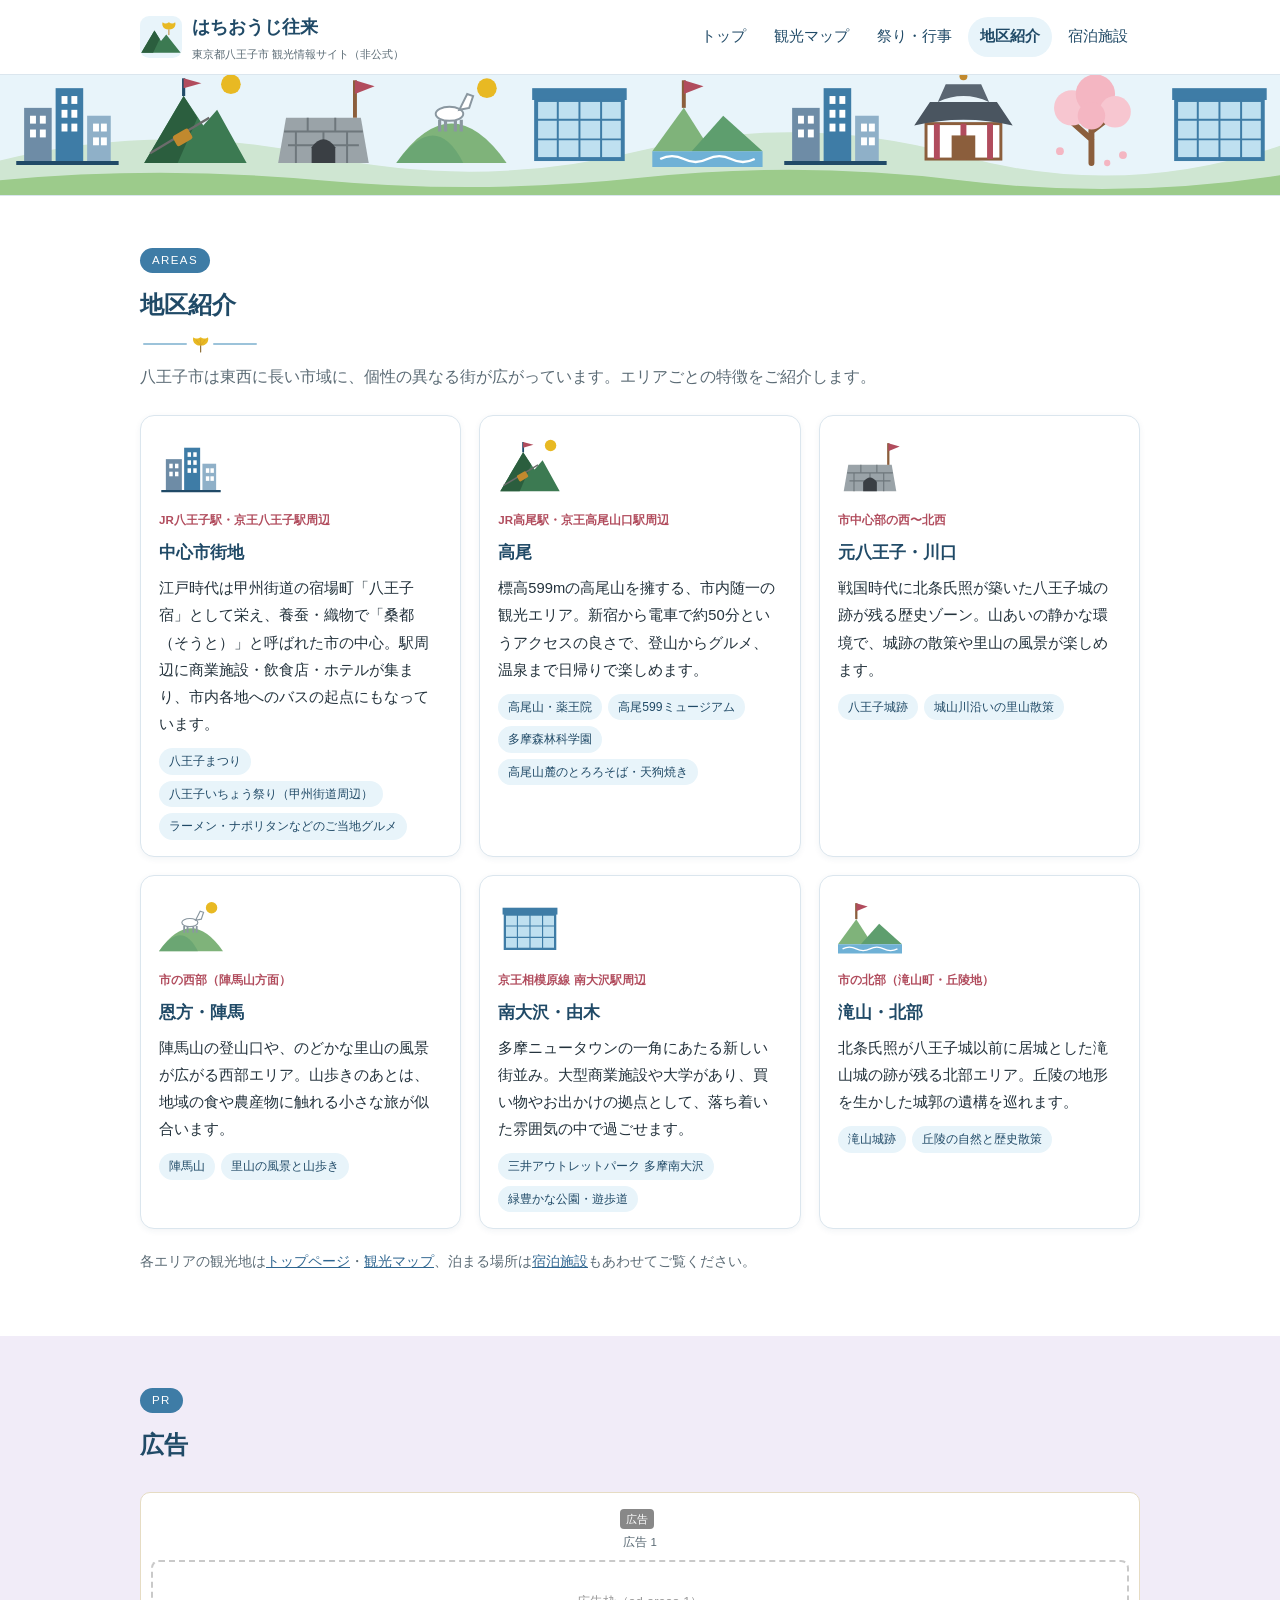
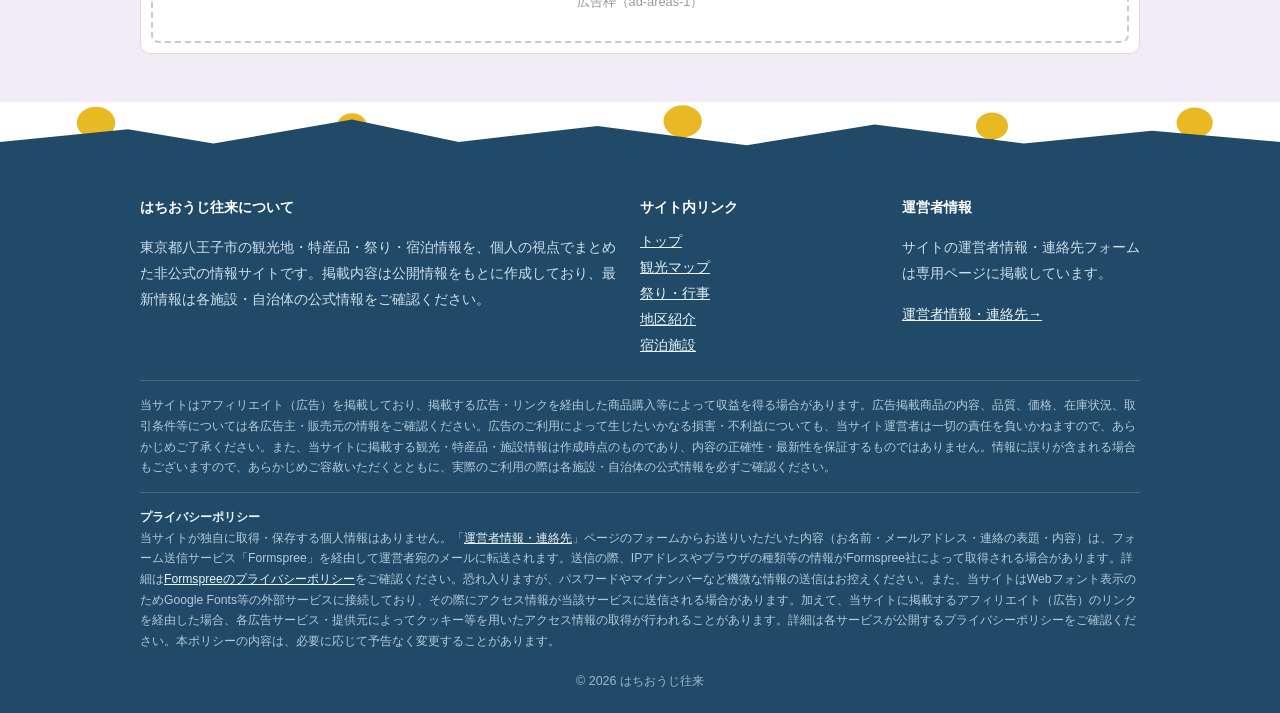
==== areas.html @ fa3e8fbd "Add files via upload" ====
<!DOCTYPE html>
<html lang="ja">
<head>
<meta charset="UTF-8">
<meta name="viewport" content="width=device-width, initial-scale=1.0">
<meta name="robots" content="index, follow">
<link rel="canonical" href="https://leben-k.github.io/hachioji/areas.html">
<title>地区紹介｜はちおうじ往来</title>
<meta name="description" content="東京都八王子市のエリア別ガイド。中心市街地、高尾、元八王子・川口、恩方・陣馬、南大沢・由木、滝山・北部の特徴を紹介。">
<link rel="icon" type="image/svg+xml" href="favicon.svg">
<link rel="stylesheet" href="style.css">
</head>
<body>
<header class="site-header">
<div class="wrap">
<div class="brand">
<svg class="brand-icon" viewBox="0 0 64 64" aria-hidden="true"><rect width="64" height="64" rx="14" fill="#E8F4FA"/><path d="M2 56 L22 22 L32 38 L40 28 L62 56Z" fill="#3C7A52"/><path d="M2 56 L22 22 L30 35 L20 56Z" fill="#2B5E3E"/><g transform="translate(30 4) scale(.5)"><path d="M28 33 C12 34 5 20 9 11 C15 17 22 15 28 11 C34 15 41 17 47 11 C51 20 44 34 28 33Z" fill="#E8B923"/><path d="M28 50 V33" stroke="#C1892E" stroke-width="3"/></g></svg>
<span>はちおうじ往来<span class="brand-sub">東京都八王子市 観光情報サイト（非公式）</span></span>
</div>
<nav class="main-nav">
<a href="index.html">トップ</a><a href="map.html">観光マップ</a><a href="matsuri.html">祭り・行事</a><a href="areas.html" class="active">地区紹介</a><a href="shukuhaku.html">宿泊施設</a>
</nav>
</div>
</header>
<div class="banner"><svg viewBox="0 0 1040 120" preserveAspectRatio="xMidYMax slice" xmlns="http://www.w3.org/2000/svg" aria-hidden="true">
<rect width="1040" height="120" fill="#E8F4FA"/>
<path d="M0 92 Q130 60 260 88 T520 84 T780 88 T1040 80 V120 H0Z" fill="#CFE6D2"/>
<g transform="translate(10 14) scale(1.6)"><rect x="6" y="22" width="14" height="28" fill="#6E8CA6"/><rect x="22" y="12" width="14" height="38" fill="#3E7CA6"/><rect x="38" y="26" width="12" height="24" fill="#8FB0C8"/><rect x="9" y="26" width="3" height="4" fill="#fff"/><rect x="14" y="26" width="3" height="4" fill="#fff"/><rect x="9" y="33" width="3" height="4" fill="#fff"/><rect x="14" y="33" width="3" height="4" fill="#fff"/><rect x="25" y="16" width="3" height="4" fill="#fff"/><rect x="30" y="16" width="3" height="4" fill="#fff"/><rect x="25" y="23" width="3" height="4" fill="#fff"/><rect x="30" y="23" width="3" height="4" fill="#fff"/><rect x="25" y="30" width="3" height="4" fill="#fff"/><rect x="30" y="30" width="3" height="4" fill="#fff"/><rect x="41" y="30" width="3" height="4" fill="#fff"/><rect x="45" y="30" width="3" height="4" fill="#fff"/><rect x="41" y="37" width="3" height="4" fill="#fff"/><rect x="45" y="37" width="3" height="4" fill="#fff"/><path d="M2 50 H54" stroke="#204A67" stroke-width="2"/></g><g transform="translate(114 14) scale(1.6)"><path d="M2 50 L22 16 L32 31 L39 23 L54 50Z" fill="#3C7A52"/><path d="M2 50 L22 16 L29 27 L19 50Z" fill="#2B5E3E"/><path d="M22 16V7" stroke="#204A67" stroke-width="1.6"/><path d="M22 7L31 9.5L22 12Z" fill="#B14C5D"/><path d="M5 45 L35 27" stroke="#6b6b6b" stroke-width="1.2"/><rect x="17" y="34" width="9" height="6" rx="1.2" fill="#C1892E" transform="rotate(-30 21.5 37)"/><circle cx="46" cy="10" r="5" fill="#E8B923"/></g><g transform="translate(218 14) scale(1.6)"><path d="M5 50 L9 27 H47 L51 50Z" fill="#9AA3A8"/><path d="M8 34 H48 M10 41 H46 M20 27 V34 M34 27 V34 M14 34 V41 M28 34 V41 M40 34 V41 M14 41 V50 M40 41 V50" stroke="#6E777C" stroke-width="1"/><path d="M22 50 V42 Q28 34 34 42 V50Z" fill="#3A3F44"/><path d="M44 27 V8" stroke="#8B5E3C" stroke-width="2"/><path d="M44 8 L54 11 L44 15Z" fill="#B14C5D"/></g><g transform="translate(322 14) scale(1.6)"><path d="M0 50 Q28 10 56 50Z" fill="#7FB37A"/><path d="M0 50 Q20 22 34 50Z" fill="#5E9E6E" opacity=".6"/><ellipse cx="27" cy="25" rx="7" ry="3.6" fill="#fff" stroke="#8a97a0"/><path d="M32 23 L36 15 L39 16 L37 22Z" fill="#fff" stroke="#8a97a0"/><path d="M22 28 V34 M25 28.5 V34 M30 28.5 V34 M33 28 V34" stroke="#8a97a0" stroke-width="1.6"/><circle cx="46" cy="12" r="5" fill="#E8B923"/></g><g transform="translate(426 14) scale(1.6)"><rect x="6" y="18" width="44" height="30" fill="#BFE0F0" stroke="#3E7CA6" stroke-width="2"/><path d="M6 28 H50 M6 38 H50 M17 18 V48 M28 18 V48 M39 18 V48" stroke="#3E7CA6"/><rect x="4" y="12" width="48" height="6" fill="#3E7CA6"/></g><g transform="translate(530 14) scale(1.6)"><path d="M0 44 L16 22 L30 44Z" fill="#7FB37A"/><path d="M20 44 L36 26 L56 44Z" fill="#5E9E6E"/><path d="M0 44 H56 V52 H0Z" fill="#6FB1D6"/><path d="M4 48 q6 -3 12 0 q6 3 12 0 q6 -3 12 0 q6 3 12 0" stroke="#fff" stroke-width="1.2" fill="none"/><path d="M16 22V8" stroke="#8B5E3C" stroke-width="2"/><path d="M16 8 L26 11 L16 15Z" fill="#B14C5D"/></g><g transform="translate(634 14) scale(1.6)"><rect x="6" y="22" width="14" height="28" fill="#6E8CA6"/><rect x="22" y="12" width="14" height="38" fill="#3E7CA6"/><rect x="38" y="26" width="12" height="24" fill="#8FB0C8"/><rect x="9" y="26" width="3" height="4" fill="#fff"/><rect x="14" y="26" width="3" height="4" fill="#fff"/><rect x="9" y="33" width="3" height="4" fill="#fff"/><rect x="14" y="33" width="3" height="4" fill="#fff"/><rect x="25" y="16" width="3" height="4" fill="#fff"/><rect x="30" y="16" width="3" height="4" fill="#fff"/><rect x="25" y="23" width="3" height="4" fill="#fff"/><rect x="30" y="23" width="3" height="4" fill="#fff"/><rect x="25" y="30" width="3" height="4" fill="#fff"/><rect x="30" y="30" width="3" height="4" fill="#fff"/><rect x="41" y="30" width="3" height="4" fill="#fff"/><rect x="45" y="30" width="3" height="4" fill="#fff"/><rect x="41" y="37" width="3" height="4" fill="#fff"/><rect x="45" y="37" width="3" height="4" fill="#fff"/><path d="M2 50 H54" stroke="#204A67" stroke-width="2"/></g><g transform="translate(738 14) scale(1.6)"><rect x="9" y="30" width="38" height="18" fill="#fff" stroke="#8B5E3C" stroke-width="1.5"/><rect x="13" y="30" width="3" height="18" fill="#B14C5D"/><rect x="26.5" y="30" width="3" height="18" fill="#B14C5D"/><rect x="40" y="30" width="3" height="18" fill="#B14C5D"/><path d="M3 31 Q28 25 53 31 L45 19 L11 19Z" fill="#4A5560"/><path d="M15 19 Q28 13 41 19 L37 10 L19 10Z" fill="#5A6672"/><rect x="22" y="36" width="12" height="12" fill="#8B5E3C"/><circle cx="28" cy="6" r="2" fill="#C1892E"/></g><g transform="translate(842 14) scale(1.6)"><path d="M28 50 V30 M28 38 L19 30 M28 34 L37 27" stroke="#8B5E3C" stroke-width="3" stroke-linecap="round" fill="none"/><circle cx="18" cy="22" r="9" fill="#F7C6D0"/><circle cx="30" cy="15" r="10" fill="#F4B6C2"/><circle cx="40" cy="24" r="8" fill="#F7C6D0"/><circle cx="28" cy="26" r="7" fill="#F4B6C2"/><circle cx="12" cy="44" r="2" fill="#F4B6C2"/><circle cx="44" cy="46" r="2" fill="#F4B6C2"/><circle cx="36" cy="50" r="1.6" fill="#F4B6C2"/></g><g transform="translate(946 14) scale(1.6)"><rect x="6" y="18" width="44" height="30" fill="#BFE0F0" stroke="#3E7CA6" stroke-width="2"/><path d="M6 28 H50 M6 38 H50 M17 18 V48 M28 18 V48 M39 18 V48" stroke="#3E7CA6"/><rect x="4" y="12" width="48" height="6" fill="#3E7CA6"/></g>
<path d="M0 108 Q130 96 260 108 T520 106 T780 108 T1040 104 V120 H0Z" fill="#9CCB8B"/>
</svg></div>
<section class="section">
<div class="wrap">
<div class="section-head">
<span class="tag">Areas</span>
<h2>地区紹介</h2>
<svg class="orn" viewBox="0 0 120 20" aria-hidden="true"><path d="M4 10 H46 M74 10 H116" stroke="#9cc3da" stroke-width="2" stroke-linecap="round"/><g transform="translate(50 -1) scale(.38)"><path d="M28 50 V33" stroke="#8B6A2F" stroke-width="3" stroke-linecap="round"/><path d="M28 33 C12 34 5 20 9 11 C15 17 22 15 28 11 C34 15 41 17 47 11 C51 20 44 34 28 33Z" fill="#E8B923"/><path d="M28 33 V16 M28 33 L16 18 M28 33 L40 18" stroke="#C1892E" stroke-width="1" fill="none"/></g></svg>
<p>八王子市は東西に長い市域に、個性の異なる街が広がっています。エリアごとの特徴をご紹介します。</p>
</div>
<div class="grid">
<div class="card">
<svg class="icon" viewBox="0 0 56 56" aria-hidden="true"><rect x="6" y="22" width="14" height="28" fill="#6E8CA6"/><rect x="22" y="12" width="14" height="38" fill="#3E7CA6"/><rect x="38" y="26" width="12" height="24" fill="#8FB0C8"/><rect x="9" y="26" width="3" height="4" fill="#fff"/><rect x="14" y="26" width="3" height="4" fill="#fff"/><rect x="9" y="33" width="3" height="4" fill="#fff"/><rect x="14" y="33" width="3" height="4" fill="#fff"/><rect x="25" y="16" width="3" height="4" fill="#fff"/><rect x="30" y="16" width="3" height="4" fill="#fff"/><rect x="25" y="23" width="3" height="4" fill="#fff"/><rect x="30" y="23" width="3" height="4" fill="#fff"/><rect x="25" y="30" width="3" height="4" fill="#fff"/><rect x="30" y="30" width="3" height="4" fill="#fff"/><rect x="41" y="30" width="3" height="4" fill="#fff"/><rect x="45" y="30" width="3" height="4" fill="#fff"/><rect x="41" y="37" width="3" height="4" fill="#fff"/><rect x="45" y="37" width="3" height="4" fill="#fff"/><path d="M2 50 H54" stroke="#204A67" stroke-width="2"/></svg>
<span class="place">JR八王子駅・京王八王子駅周辺</span>
<h3>中心市街地</h3>
<p>江戸時代は甲州街道の宿場町「八王子宿」として栄え、養蚕・織物で「桑都（そうと）」と呼ばれた市の中心。駅周辺に商業施設・飲食店・ホテルが集まり、市内各地へのバスの起点にもなっています。</p>
<ul class="tags"><li>八王子まつり</li><li>八王子いちょう祭り（甲州街道周辺）</li><li>ラーメン・ナポリタンなどのご当地グルメ</li></ul>
</div>
<div class="card">
<svg class="icon" viewBox="0 0 56 56" aria-hidden="true"><path d="M2 50 L22 16 L32 31 L39 23 L54 50Z" fill="#3C7A52"/><path d="M2 50 L22 16 L29 27 L19 50Z" fill="#2B5E3E"/><path d="M22 16V7" stroke="#204A67" stroke-width="1.6"/><path d="M22 7L31 9.5L22 12Z" fill="#B14C5D"/><path d="M5 45 L35 27" stroke="#6b6b6b" stroke-width="1.2"/><rect x="17" y="34" width="9" height="6" rx="1.2" fill="#C1892E" transform="rotate(-30 21.5 37)"/><circle cx="46" cy="10" r="5" fill="#E8B923"/></svg>
<span class="place">JR高尾駅・京王高尾山口駅周辺</span>
<h3>高尾</h3>
<p>標高599mの高尾山を擁する、市内随一の観光エリア。新宿から電車で約50分というアクセスの良さで、登山からグルメ、温泉まで日帰りで楽しめます。</p>
<ul class="tags"><li>高尾山・薬王院</li><li>高尾599ミュージアム</li><li>多摩森林科学園</li><li>高尾山麓のとろろそば・天狗焼き</li></ul>
</div>
<div class="card">
<svg class="icon" viewBox="0 0 56 56" aria-hidden="true"><path d="M5 50 L9 27 H47 L51 50Z" fill="#9AA3A8"/><path d="M8 34 H48 M10 41 H46 M20 27 V34 M34 27 V34 M14 34 V41 M28 34 V41 M40 34 V41 M14 41 V50 M40 41 V50" stroke="#6E777C" stroke-width="1"/><path d="M22 50 V42 Q28 34 34 42 V50Z" fill="#3A3F44"/><path d="M44 27 V8" stroke="#8B5E3C" stroke-width="2"/><path d="M44 8 L54 11 L44 15Z" fill="#B14C5D"/></svg>
<span class="place">市中心部の西〜北西</span>
<h3>元八王子・川口</h3>
<p>戦国時代に北条氏照が築いた八王子城の跡が残る歴史ゾーン。山あいの静かな環境で、城跡の散策や里山の風景が楽しめます。</p>
<ul class="tags"><li>八王子城跡</li><li>城山川沿いの里山散策</li></ul>
</div>
<div class="card">
<svg class="icon" viewBox="0 0 56 56" aria-hidden="true"><path d="M0 50 Q28 10 56 50Z" fill="#7FB37A"/><path d="M0 50 Q20 22 34 50Z" fill="#5E9E6E" opacity=".6"/><ellipse cx="27" cy="25" rx="7" ry="3.6" fill="#fff" stroke="#8a97a0"/><path d="M32 23 L36 15 L39 16 L37 22Z" fill="#fff" stroke="#8a97a0"/><path d="M22 28 V34 M25 28.5 V34 M30 28.5 V34 M33 28 V34" stroke="#8a97a0" stroke-width="1.6"/><circle cx="46" cy="12" r="5" fill="#E8B923"/></svg>
<span class="place">市の西部（陣馬山方面）</span>
<h3>恩方・陣馬</h3>
<p>陣馬山の登山口や、のどかな里山の風景が広がる西部エリア。山歩きのあとは、地域の食や農産物に触れる小さな旅が似合います。</p>
<ul class="tags"><li>陣馬山</li><li>里山の風景と山歩き</li></ul>
</div>
<div class="card">
<svg class="icon" viewBox="0 0 56 56" aria-hidden="true"><rect x="6" y="18" width="44" height="30" fill="#BFE0F0" stroke="#3E7CA6" stroke-width="2"/><path d="M6 28 H50 M6 38 H50 M17 18 V48 M28 18 V48 M39 18 V48" stroke="#3E7CA6"/><rect x="4" y="12" width="48" height="6" fill="#3E7CA6"/></svg>
<span class="place">京王相模原線 南大沢駅周辺</span>
<h3>南大沢・由木</h3>
<p>多摩ニュータウンの一角にあたる新しい街並み。大型商業施設や大学があり、買い物やお出かけの拠点として、落ち着いた雰囲気の中で過ごせます。</p>
<ul class="tags"><li>三井アウトレットパーク 多摩南大沢</li><li>緑豊かな公園・遊歩道</li></ul>
</div>
<div class="card">
<svg class="icon" viewBox="0 0 56 56" aria-hidden="true"><path d="M0 44 L16 22 L30 44Z" fill="#7FB37A"/><path d="M20 44 L36 26 L56 44Z" fill="#5E9E6E"/><path d="M0 44 H56 V52 H0Z" fill="#6FB1D6"/><path d="M4 48 q6 -3 12 0 q6 3 12 0 q6 -3 12 0 q6 3 12 0" stroke="#fff" stroke-width="1.2" fill="none"/><path d="M16 22V8" stroke="#8B5E3C" stroke-width="2"/><path d="M16 8 L26 11 L16 15Z" fill="#B14C5D"/></svg>
<span class="place">市の北部（滝山町・丘陵地）</span>
<h3>滝山・北部</h3>
<p>北条氏照が八王子城以前に居城とした滝山城の跡が残る北部エリア。丘陵の地形を生かした城郭の遺構を巡れます。</p>
<ul class="tags"><li>滝山城跡</li><li>丘陵の自然と歴史散策</li></ul>
</div>
</div>
<p class="note">各エリアの観光地は<a href="index.html#kanko">トップページ</a>・<a href="map.html">観光マップ</a>、泊まる場所は<a href="shukuhaku.html">宿泊施設</a>もあわせてご覧ください。</p>
</div>
</section>
<section class="section alt-lavender">
<div class="wrap">
<div class="section-head">
<span class="tag">PR</span>
<h2>広告</h2>
</div>
<div class="ad-row">
<div class="ad-slot" data-slot="ad-areas-1">
<span class="ad-label">広告</span>
<span class="ad-note">広告 1</span>
<!-- ▼ ad-areas-1：アフィリエイトのリンクコードをここに貼り付け（a タグには rel="nofollow sponsored noopener" target="_blank" を付ける） -->
<div class="slot-placeholder">広告枠（ad-areas-1）</div>
<!-- ▲ ad-areas-1 ここまで -->
</div>
</div>
</div>
</section>
<div class="skyline" aria-hidden="true"><svg viewBox="0 0 1200 70" preserveAspectRatio="none" xmlns="http://www.w3.org/2000/svg">
<g fill="#E8B923"><ellipse cx="90" cy="26" rx="18" ry="20"/><ellipse cx="330" cy="30" rx="14" ry="16"/><ellipse cx="640" cy="24" rx="18" ry="20"/><ellipse cx="930" cy="30" rx="15" ry="17"/><ellipse cx="1120" cy="26" rx="17" ry="19"/></g>
<g fill="#8B5E3C"><rect x="88" y="44" width="4" height="26"/><rect x="328" y="44" width="4" height="26"/><rect x="638" y="44" width="4" height="26"/><rect x="928" y="46" width="4" height="24"/><rect x="1118" y="44" width="4" height="26"/></g>
<path d="M0 70 V50 L120 34 L200 52 L330 22 L430 50 L560 30 L700 54 L820 28 L960 52 L1080 36 L1200 50 V70Z" fill="#204A67"/>
</svg></div>
<footer class="site-footer">
<div class="wrap">
<div class="footer-grid">
<div>
<h4>はちおうじ往来について</h4>
<p>東京都八王子市の観光地・特産品・祭り・宿泊情報を、個人の視点でまとめた非公式の情報サイトです。掲載内容は公開情報をもとに作成しており、最新情報は各施設・自治体の公式情報をご確認ください。</p>
</div>
<div>
<h4>サイト内リンク</h4>
<ul>
<li><a href="index.html">トップ</a></li><li><a href="map.html">観光マップ</a></li><li><a href="matsuri.html">祭り・行事</a></li><li><a href="areas.html">地区紹介</a></li><li><a href="shukuhaku.html">宿泊施設</a></li>
</ul>
</div>
<div>
<h4>運営者情報</h4>
<p>サイトの運営者情報・連絡先フォームは専用ページに掲載しています。</p>
<ul>
<li><a href="unei.html">運営者情報・連絡先&rarr;</a></li>
</ul>
</div>
</div>
<div class="disclaimer">
当サイトはアフィリエイト（広告）を掲載しており、掲載する広告・リンクを経由した商品購入等によって収益を得る場合があります。広告掲載商品の内容、品質、価格、在庫状況、取引条件等については各広告主・販売元の情報をご確認ください。広告のご利用によって生じたいかなる損害・不利益についても、当サイト運営者は一切の責任を負いかねますので、あらかじめご了承ください。また、当サイトに掲載する観光・特産品・施設情報は作成時点のものであり、内容の正確性・最新性を保証するものではありません。情報に誤りが含まれる場合もございますので、あらかじめご容赦いただくとともに、実際のご利用の際は各施設・自治体の公式情報を必ずご確認ください。
</div>
<div class="disclaimer" id="privacy" style="margin-top:14px;">
<strong>プライバシーポリシー</strong><br>
当サイトが独自に取得・保存する個人情報はありません。「<a href="unei.html">運営者情報・連絡先</a>」ページのフォームからお送りいただいた内容（お名前・メールアドレス・連絡の表題・内容）は、フォーム送信サービス「Formspree」を経由して運営者宛のメールに転送されます。送信の際、IPアドレスやブラウザの種類等の情報がFormspree社によって取得される場合があります。詳細は<a href="https://formspree.io/legal/privacy-policy/" target="_blank" rel="noopener noreferrer">Formspreeのプライバシーポリシー</a>をご確認ください。恐れ入りますが、パスワードやマイナンバーなど機微な情報の送信はお控えください。また、当サイトはWebフォント表示のためGoogle Fonts等の外部サービスに接続しており、その際にアクセス情報が当該サービスに送信される場合があります。加えて、当サイトに掲載するアフィリエイト（広告）のリンクを経由した場合、各広告サービス・提供元によってクッキー等を用いたアクセス情報の取得が行われることがあります。詳細は各サービスが公開するプライバシーポリシーをご確認ください。本ポリシーの内容は、必要に応じて予告なく変更することがあります。
</div>
<div class="copyright"><span id="copyright-text">© 2026 はちおうじ往来</span></div>
</div>
</footer>
<script>
(function(){
var startYear = 2026;
var currentYear = new Date().getFullYear();
var yearText = currentYear > startYear ? (startYear + '-' + currentYear) : String(startYear);
var el = document.getElementById('copyright-text');
if (el) { el.textContent = '\u00A9 ' + yearText + ' はちおうじ往来'; }
})();
</script>
</body>
</html>
---- style.css ----
:root{--navy:#204A67;--blue:#2F6690;--sky:#3E7CA6;--gold:#C1892E;--rose:#B14C5D;--mint:#EAF4E7;--ice:#E8F4FA;--cream:#FBF6EA;--lav:#F1ECF8;--text:#23323C;--muted:#5b6b75}
*{box-sizing:border-box}
html{scroll-behavior:smooth}
body{margin:0;font-family:"Hiragino Kaku Gothic ProN","Noto Sans JP","Yu Gothic",Meiryo,sans-serif;color:var(--text);background:#fff;line-height:1.85;-webkit-text-size-adjust:100%}
a{color:var(--blue)}
.wrap{max-width:1040px;margin:0 auto;padding:0 20px}
.wrap.narrow{max-width:760px}
.site-header{background:#fff;border-bottom:1px solid #dbe6ee;position:sticky;top:0;z-index:10}
.site-header .wrap{display:flex;align-items:center;justify-content:space-between;gap:12px;flex-wrap:wrap;padding-top:10px;padding-bottom:10px}
.brand{display:flex;align-items:center;gap:10px;font-weight:700;font-size:1.15rem;color:var(--navy)}
.brand-icon{width:38px;height:38px;flex:none}
.brand-sub{display:block;font-size:.68rem;font-weight:400;color:var(--muted)}
.main-nav{display:flex;flex-wrap:wrap;gap:4px}
.main-nav a{text-decoration:none;color:var(--navy);padding:6px 12px;border-radius:999px;font-size:.92rem}
.main-nav a:hover,.main-nav a.active{background:var(--ice);font-weight:700}
.hero{background:linear-gradient(180deg,var(--ice),#fff);padding:48px 0 28px}
.hero .wrap{display:grid;grid-template-columns:1.1fr .9fr;gap:24px;align-items:center}
.eyebrow{display:inline-block;font-size:.8rem;color:var(--gold);font-weight:700;letter-spacing:.05em}
.hero h1{font-size:2rem;line-height:1.4;color:var(--navy);margin:.3em 0}
.hero p{color:var(--muted)}
.btn{display:inline-block;background:var(--blue);color:#fff;text-decoration:none;padding:10px 22px;border-radius:999px;margin:6px 8px 0 0;border:2px solid var(--blue);font-size:.95rem;cursor:pointer;font-family:inherit}
.btn:hover{background:var(--navy);border-color:var(--navy)}
.btn-outline{background:transparent;color:var(--blue)}
.btn-outline:hover{color:#fff}
.hero-art svg{width:100%;height:auto}
.section{padding:48px 0}
.alt-cream{background:var(--cream)}
.alt-lavender{background:var(--lav)}
.section-head{margin-bottom:24px}
.tag{display:inline-block;font-size:.72rem;letter-spacing:.12em;text-transform:uppercase;color:#fff;background:var(--sky);padding:2px 12px;border-radius:999px}
.section-head h2{margin:.4em 0 .2em;color:var(--navy);font-size:1.5rem}
.section-head p{margin:0;color:var(--muted)}
.grid{display:grid;grid-template-columns:repeat(auto-fill,minmax(260px,1fr));gap:18px}
.card{background:#fff;border:1px solid #dbe6ee;border-radius:14px;padding:18px 18px 16px;box-shadow:0 2px 6px rgba(32,74,103,.06)}
.card h3{margin:.2em 0 .4em;color:var(--navy);font-size:1.05rem}
.card p{margin:0;font-size:.92rem}
.card .icon{width:48px;height:48px}
.place{display:inline-block;font-size:.72rem;color:var(--rose);font-weight:700;margin-right:6px}
.tags{list-style:none;padding:0;margin:10px 0 0;display:flex;flex-wrap:wrap;gap:6px}
.tags li{background:var(--ice);color:var(--navy);font-size:.76rem;padding:2px 10px;border-radius:999px}
.furusato-block{margin-top:28px;padding:16px;border:1px dashed var(--gold);border-radius:14px;background:#fffdf6}
.furusato-label{display:block;font-size:.85rem;font-weight:700;color:var(--gold);margin-bottom:10px}
.furusato-grid{display:grid;grid-template-columns:repeat(auto-fill,minmax(220px,1fr));gap:14px}
.furusato-slot,.ad-slot{background:#fff;border:1px solid #e6dcc3;border-radius:10px;padding:10px;text-align:center}
.slot-title,.ad-note{display:block;font-size:.72rem;color:var(--muted);margin-bottom:6px}
.ad-label{display:inline-block;font-size:.68rem;background:#888;color:#fff;border-radius:4px;padding:0 6px;margin-right:6px}
.ad-row{display:grid;grid-template-columns:1fr;gap:16px}
.slot-placeholder{border:2px dashed #c9c9c9;color:#999;font-size:.8rem;padding:28px 8px;border-radius:8px}
.ad-slot img,.furusato-slot img{max-width:100%;height:auto}
.map-wrap{max-width:720px;margin:0 auto 24px}
.map-svg{width:100%;height:auto;display:block}
.spot-list{list-style:none;margin:0;padding:0;display:grid;gap:12px}
.spot-list li{display:flex;gap:12px;background:#fff;border:1px solid #dbe6ee;border-radius:12px;padding:12px 14px}
.num{flex:none;width:28px;height:28px;border-radius:50%;background:var(--rose);color:#fff;font-weight:700;display:flex;align-items:center;justify-content:center;font-size:.85rem}
.access{font-size:.82rem;color:var(--muted)}
.table-wrap{overflow-x:auto}
.event-table,.info-table{width:100%;border-collapse:collapse;background:#fff}
.event-table th,.event-table td,.info-table th,.info-table td{border:1px solid #dbe6ee;padding:10px 12px;text-align:left;vertical-align:top;font-size:.92rem}
.event-table thead th{background:var(--ice);color:var(--navy)}
.event-table tbody th{white-space:nowrap;background:#f7fafc;color:var(--navy)}
.info-table th{width:9em;background:#f7fafc;color:var(--navy)}
.note{font-size:.85rem;color:var(--muted);margin-top:20px}
.sub-h{color:var(--navy);margin:36px 0 10px;border-left:5px solid var(--sky);padding-left:10px;font-size:1.1rem}
.contact-form{display:grid;gap:14px;margin:16px 0}
.contact-form label{display:grid;gap:4px;font-size:.9rem;font-weight:700;color:var(--navy)}
.contact-form input,.contact-form textarea{font:inherit;padding:10px;border:1px solid #b9c9d4;border-radius:8px;width:100%}
.site-footer{background:var(--navy);color:#cfe0ec;padding:36px 0 20px;font-size:.88rem}
.site-footer a{color:#EAF4FA}
.site-footer h4{color:#fff;margin:0 0 8px}
.site-footer ul{list-style:none;margin:0;padding:0}
.footer-grid{display:grid;grid-template-columns:2fr 1fr 1fr;gap:24px}
.disclaimer{margin-top:22px;font-size:.76rem;line-height:1.7;color:#b5cbdb;border-top:1px solid rgba(255,255,255,.18);padding-top:14px}
.disclaimer strong{color:#EAF4FA}
.copyright{margin-top:18px;text-align:center;font-size:.78rem;color:#9fb8ca}
@media(max-width:760px){.hero .wrap,.footer-grid{grid-template-columns:1fr}.hero h1{font-size:1.6rem}.hero-art{order:-1}.main-nav a{padding:5px 9px;font-size:.85rem}}
/* ---- イラスト関連 ---- */
.card .icon{width:64px;height:64px;display:block;margin-bottom:6px}
.icon.sm{width:44px;height:44px}
.brand-icon{width:42px;height:42px}
.orn{display:block;width:120px;height:20px;margin:6px 0 8px}
.banner{line-height:0;border-bottom:1px solid #dbe6ee}
.banner svg{width:100%;height:120px;display:block}
.skyline{line-height:0;background:#fff}
.skyline svg{width:100%;height:56px;display:block}
.hero-art svg{filter:drop-shadow(0 6px 10px rgba(32,74,103,.12))}
.card{transition:transform .15s,box-shadow .15s}
.card:hover{transform:translateY(-3px);box-shadow:0 8px 16px rgba(32,74,103,.12)}
.event-table tbody th{text-align:center;min-width:5.5em}
@media(max-width:760px){.banner svg{height:100px}}
/* ---- 連絡先ページ・スマホ対応 ---- */
html,body{max-width:100%;overflow-x:hidden}
img,svg{max-width:100%}
.wrap.narrow.unei-box{max-width:680px}
.unei-box .info-table,.unei-box .contact-form{width:100%;max-width:100%}
.info-table td,.info-table th,.event-table td{overflow-wrap:anywhere;word-break:break-word}
.form-note{margin:0;font-size:.9rem;color:var(--rose);font-weight:700}
.contact-form input,.contact-form textarea{max-width:100%}
@media(max-width:600px){
 .info-table,.info-table tbody,.info-table tr,.info-table th,.info-table td{display:block;width:100%}
 .info-table th{border-bottom:0}
 .event-table,.event-table tbody,.event-table tr,.event-table th,.event-table td{display:block;width:100%}
 .event-table thead{display:none}
 .event-table tr{margin-bottom:12px;border:1px solid #dbe6ee;border-radius:10px;overflow:hidden}
 .event-table th,.event-table td{border:0}
 .event-table tbody th{text-align:left;white-space:normal;display:flex;align-items:center;gap:8px}
 .event-table tbody th br{display:none}
}
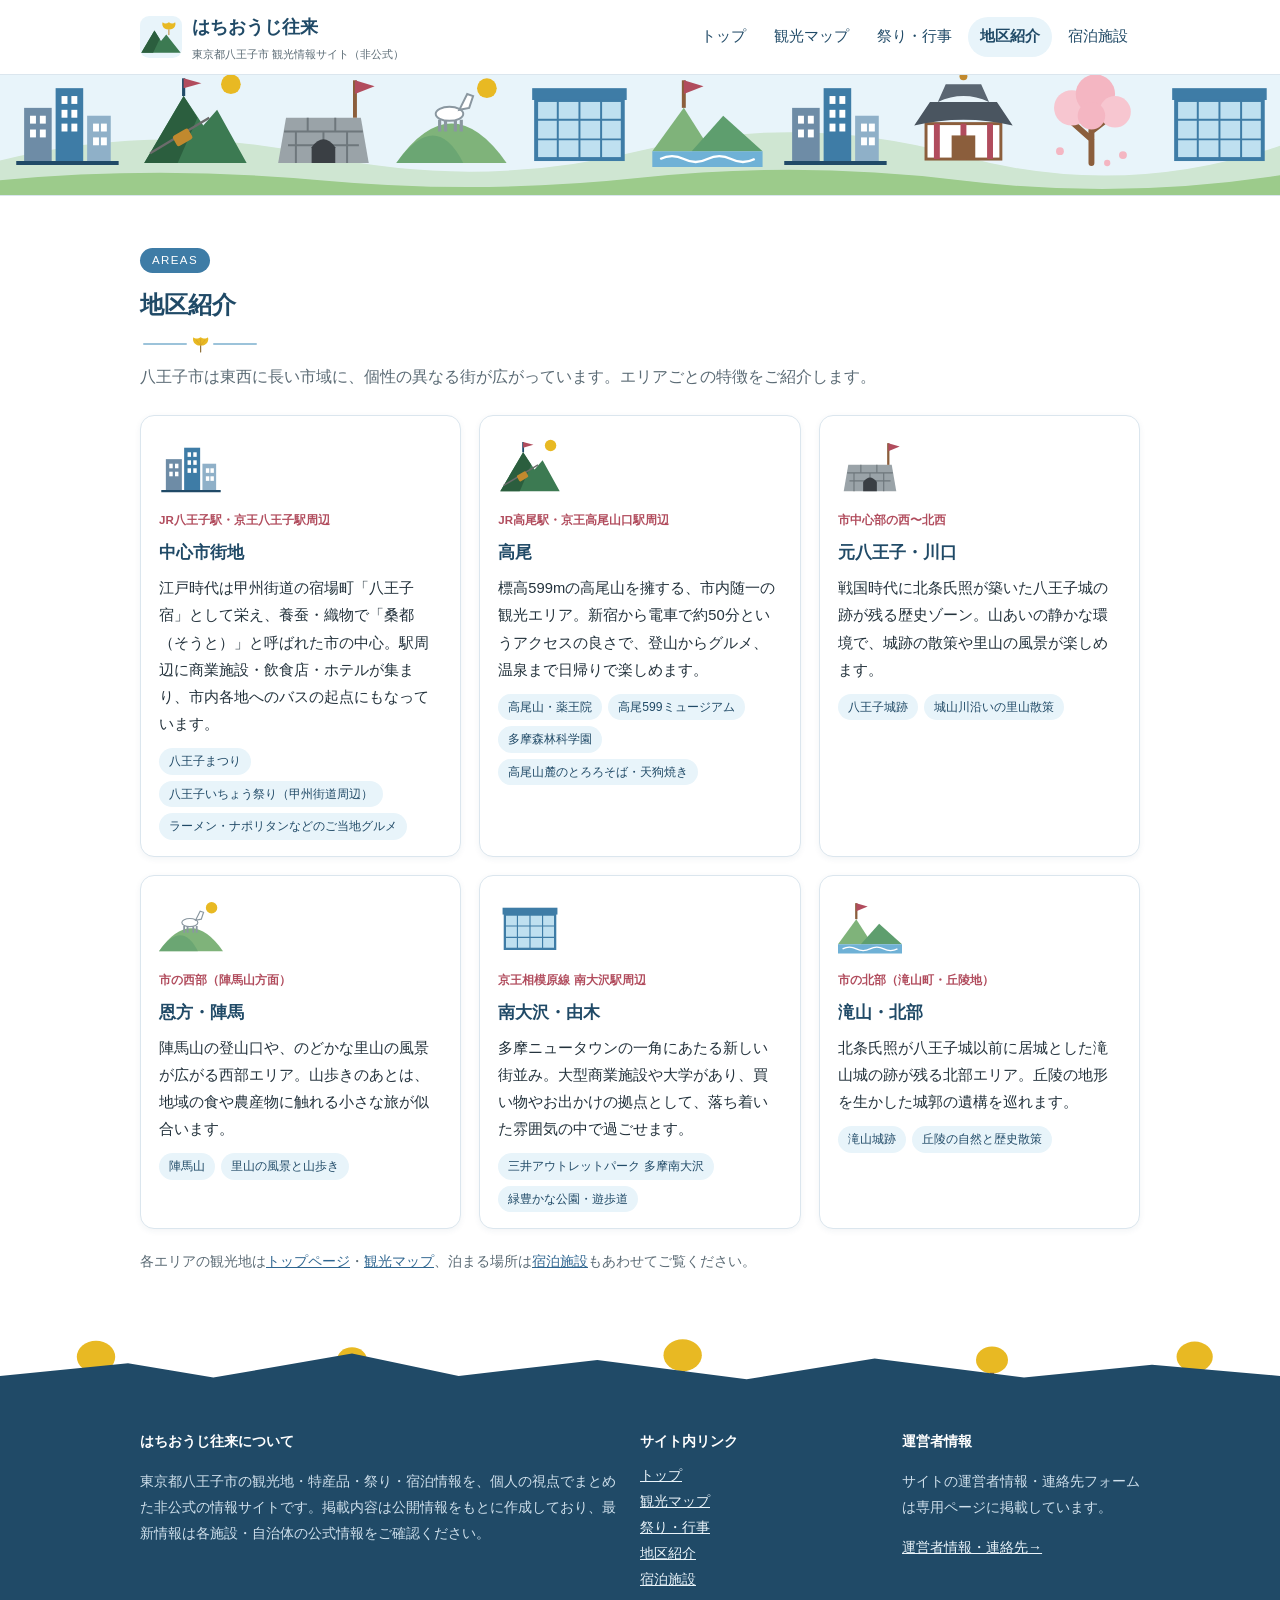
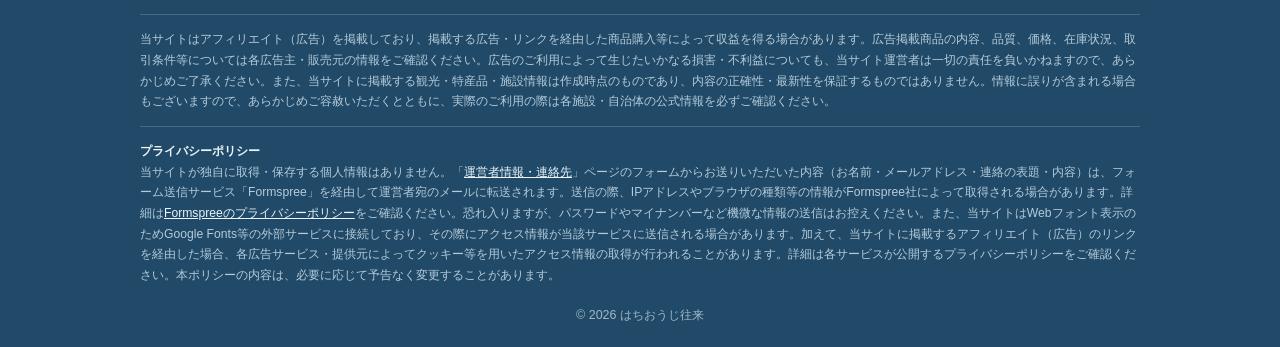
==== commit d4756bd8: "Add files via upload" ====
--- a/areas.html
+++ b/areas.html
@@ -83,19 +83,16 @@
 <p class="note">各エリアの観光地は<a href="index.html#kanko">トップページ</a>・<a href="map.html">観光マップ</a>、泊まる場所は<a href="shukuhaku.html">宿泊施設</a>もあわせてご覧ください。</p>
 </div>
 </section>
-<section class="section alt-lavender">
+<section class="section alt-lavender" hidden>
 <div class="wrap">
 <div class="section-head">
 <span class="tag">PR</span>
 <h2>広告</h2>
 </div>
 <div class="ad-row">
-<div class="ad-slot" data-slot="ad-areas-1">
+<div class="ad-slot" data-ad-slot="ad4" hidden>
 <span class="ad-label">広告</span>
-<span class="ad-note">広告 1</span>
-<!-- ▼ ad-areas-1：アフィリエイトのリンクコードをここに貼り付け（a タグには rel="nofollow sponsored noopener" target="_blank" を付ける） -->
-<div class="slot-placeholder">広告枠（ad-areas-1）</div>
-<!-- ▲ ad-areas-1 ここまで -->
+<div class="ad-body"></div>
 </div>
 </div>
 </div>
@@ -145,5 +142,6 @@
 if (el) { el.textContent = '\u00A9 ' + yearText + ' はちおうじ往来'; }
 })();
 </script>
+<script src="ads.js" defer></script>
 </body>
 </html>
--- a/style.css
+++ b/style.css
@@ -105,3 +105,19 @@
  .event-table tbody th{text-align:left;white-space:normal;display:flex;align-items:center;gap:8px}
  .event-table tbody th br{display:none}
 }
+/* ---- マップのリンク ---- */
+html{scroll-padding-top:90px}
+.map-svg .pin{cursor:pointer}
+.map-svg .pin circle{transition:r .15s}
+.map-svg .pin:hover circle,.map-svg .pin:focus circle{r:16;fill:#8B2F3F}
+.spot-list li:target{border-color:var(--rose);box-shadow:0 0 0 3px rgba(177,76,93,.25);background:#fff8f9}
+.gmap-link{display:inline-block;margin-top:6px;font-size:.85rem;font-weight:700;background:var(--ice);padding:3px 12px;border-radius:999px;text-decoration:none}
+.gmap-link:hover{background:var(--sky);color:#fff}
+.back-link{font-size:.78rem;margin-left:10px;color:var(--muted)}
+
+/* ---- 広告表示（ads.js 用） ---- */
+[hidden]{display:none !important}
+.ad-body{text-align:center}
+.ad-body img{max-width:100%;height:auto}
+.ad-slot[data-rendered],.furusato-slot[data-rendered]{border-style:solid}
+.furusato-slot .ad-label{margin-bottom:6px}
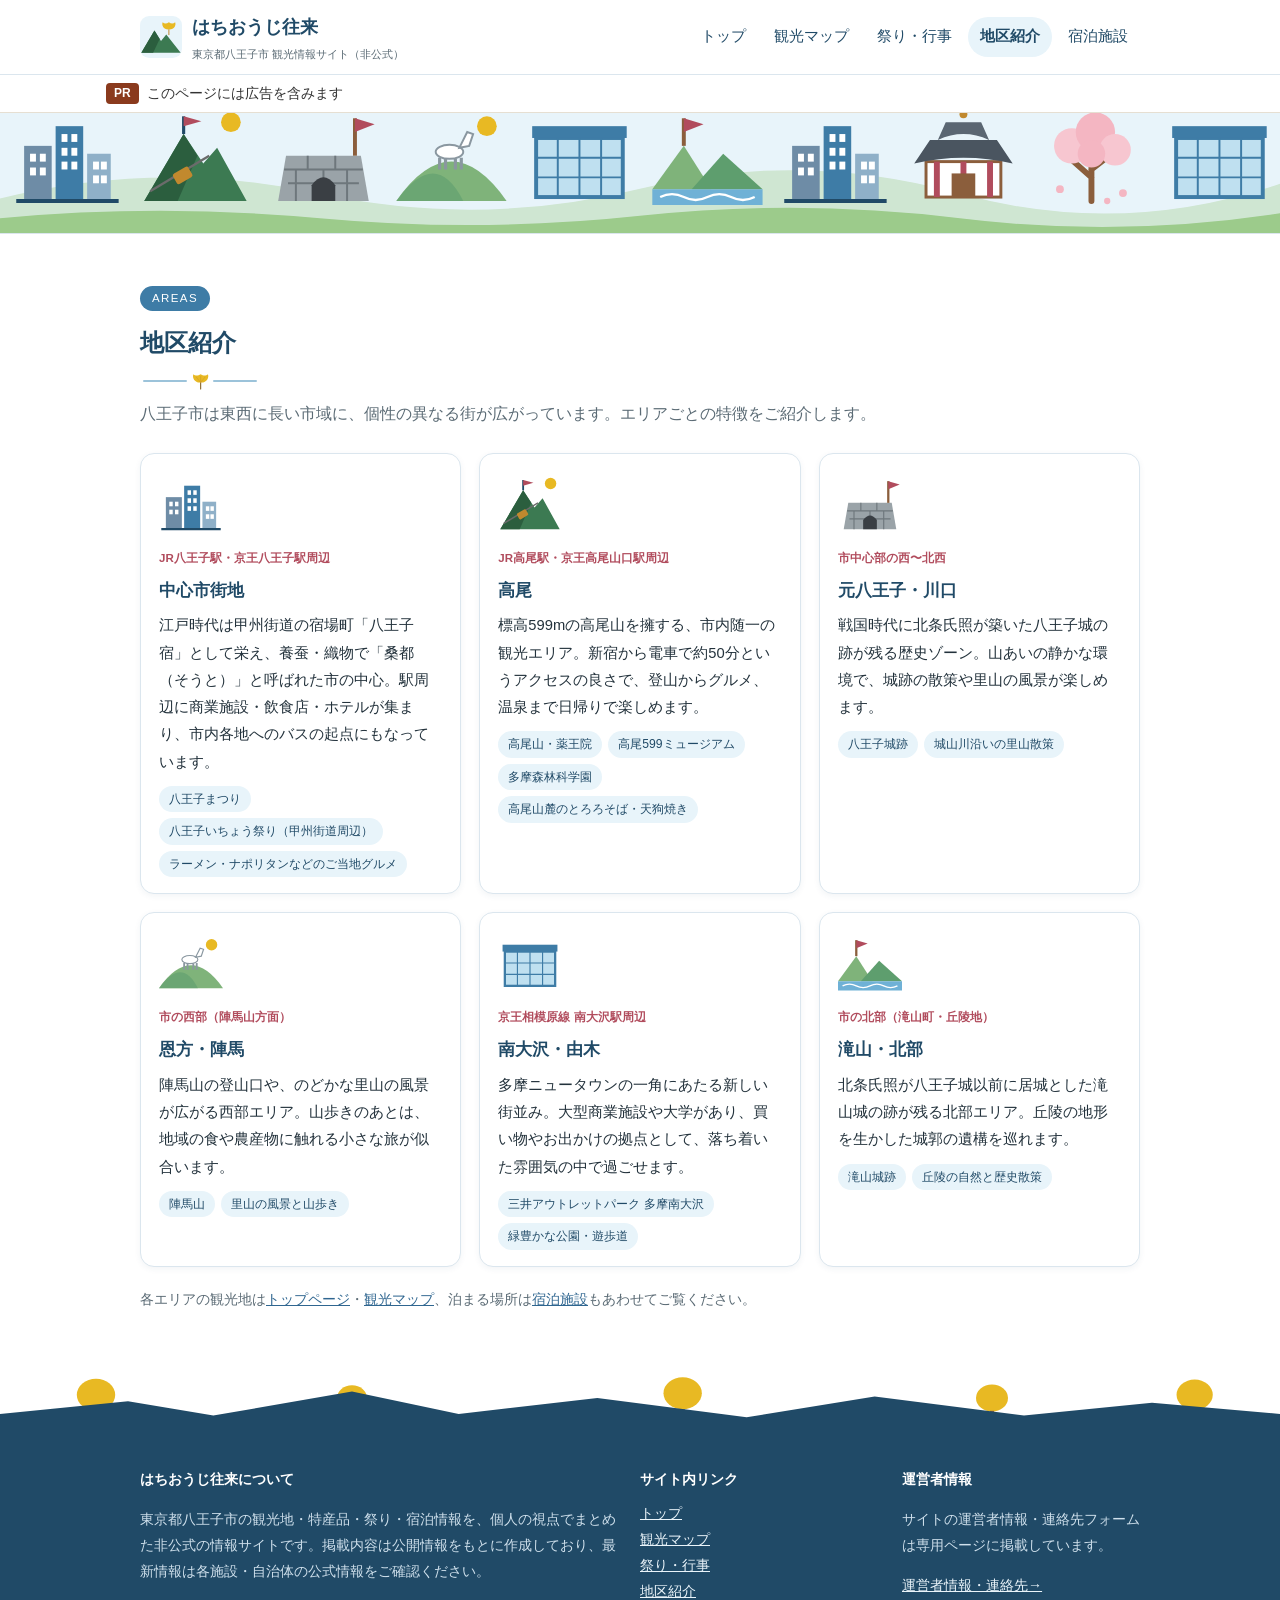
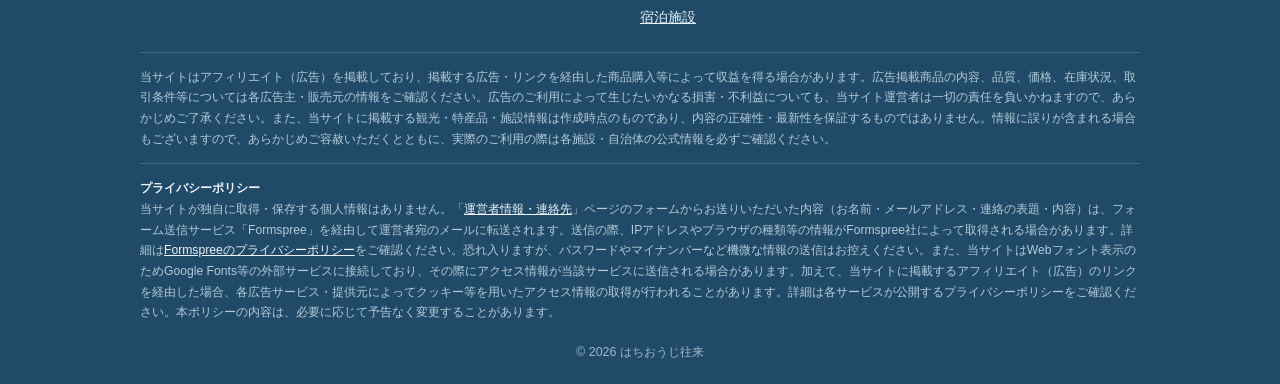
==== commit 88a8708b: "Add files via upload" ====
--- a/areas.html
+++ b/areas.html
@@ -22,6 +22,9 @@
 </nav>
 </div>
 </header>
+<!-- PR表記（ステマ規制・楽天アフィリエイトの規約対応） -->
+<div class="pr-top" role="note" style="background:#fff;border-bottom:1px solid #e6dfd2;"><p style="max-width:1100px;margin:0 auto;padding:7px 16px;text-align:left;font-size:14px;line-height:1.6;color:#333;font-weight:500;"><b style="display:inline-block;background:#8a3a1d;color:#fff;border-radius:4px;padding:0 8px;margin-right:8px;font-size:12px;line-height:1.7;vertical-align:1px;">PR</b>このページには広告を含みます</p></div>
+
 <div class="banner"><svg viewBox="0 0 1040 120" preserveAspectRatio="xMidYMax slice" xmlns="http://www.w3.org/2000/svg" aria-hidden="true">
 <rect width="1040" height="120" fill="#E8F4FA"/>
 <path d="M0 92 Q130 60 260 88 T520 84 T780 88 T1040 80 V120 H0Z" fill="#CFE6D2"/>
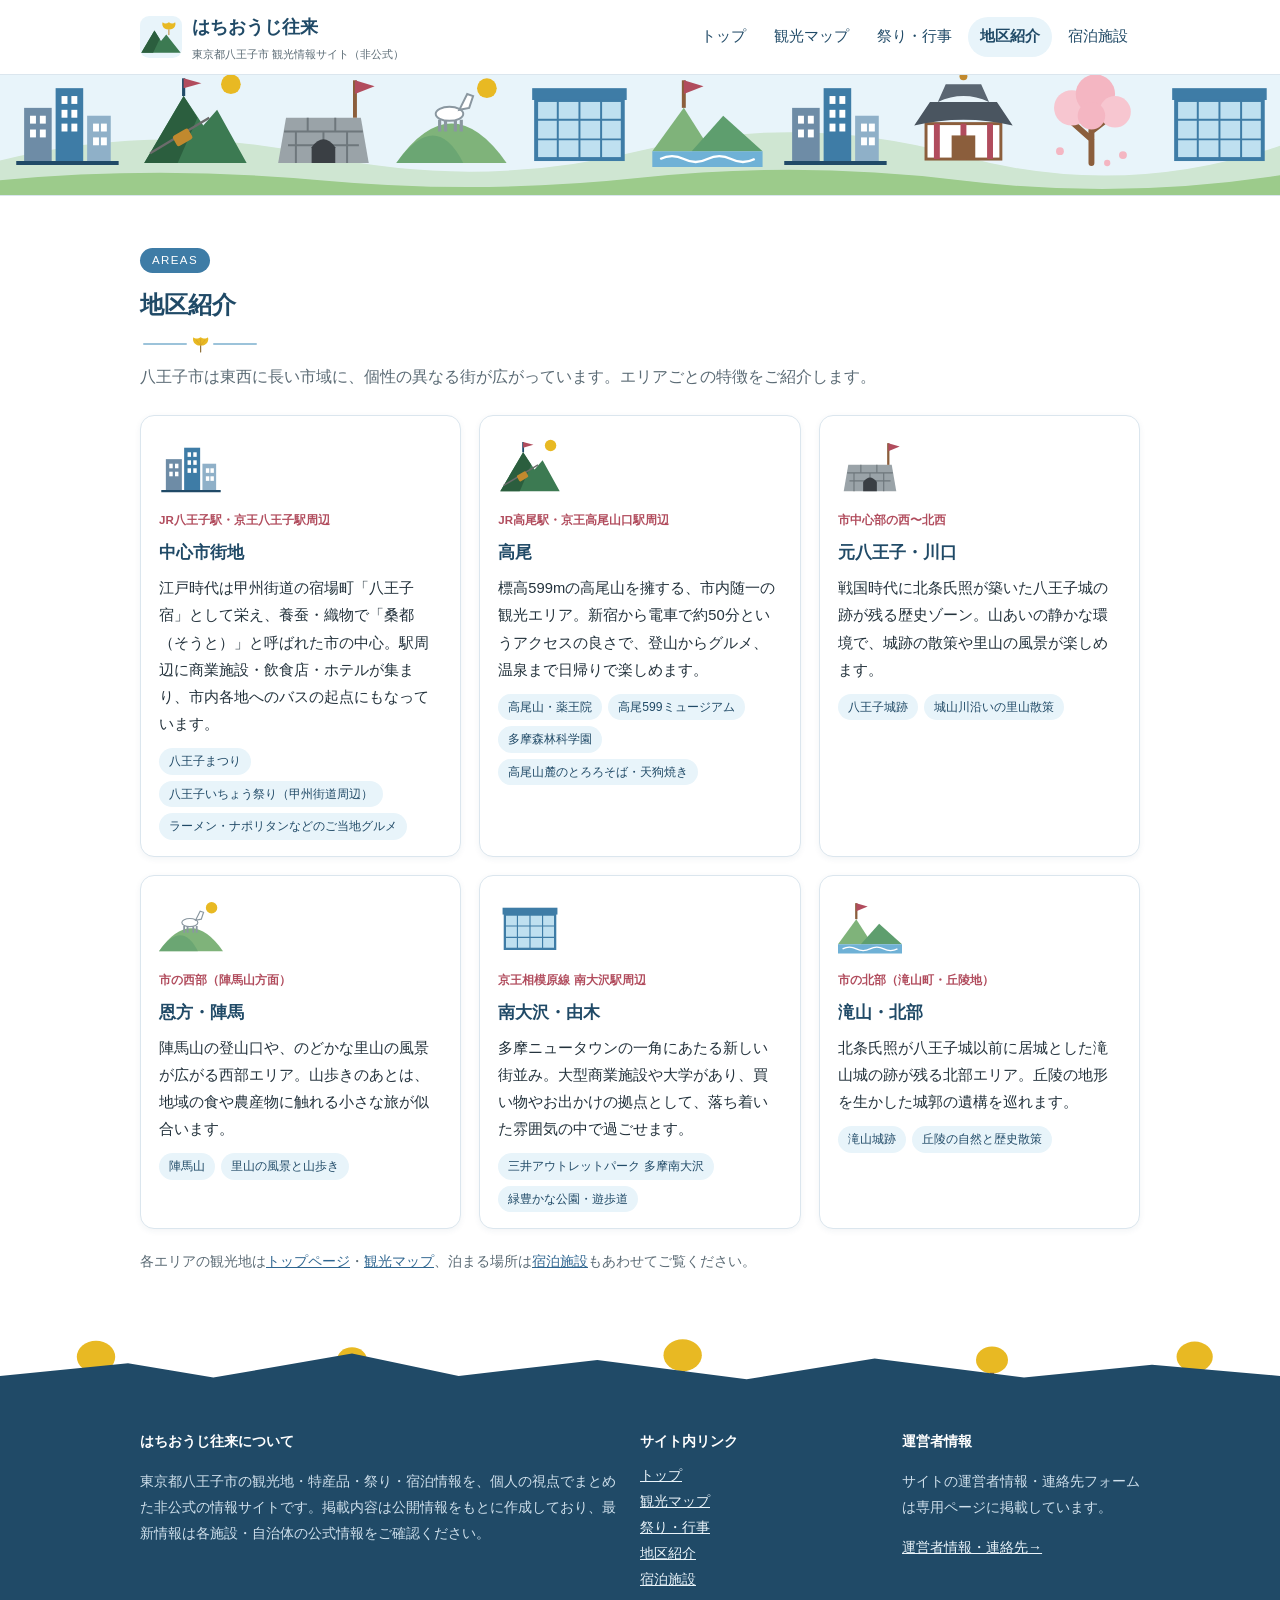
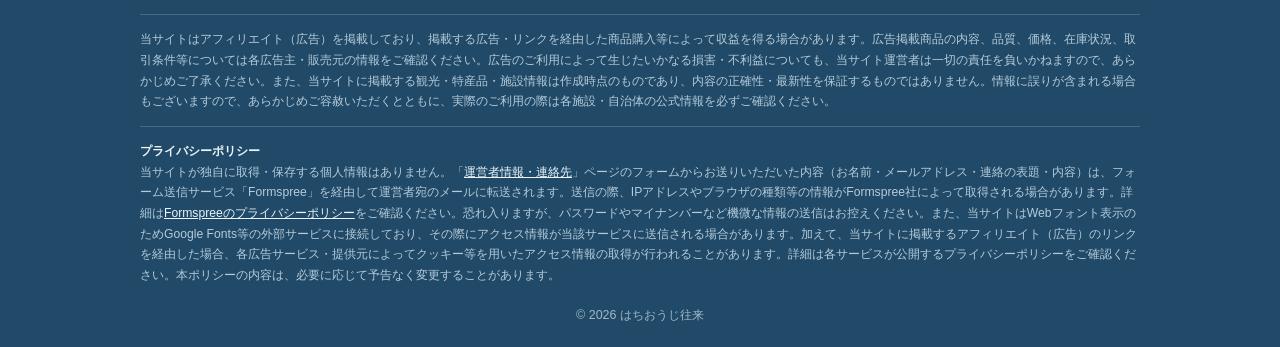
==== commit c73e8a8f: "Add files via upload" ====
--- a/areas.html
+++ b/areas.html
@@ -22,8 +22,9 @@
 </nav>
 </div>
 </header>
-<!-- PR表記（ステマ規制・楽天アフィリエイトの規約対応） -->
-<div class="pr-top" role="note" style="background:#fff;border-bottom:1px solid #e6dfd2;"><p style="max-width:1100px;margin:0 auto;padding:7px 16px;text-align:left;font-size:14px;line-height:1.6;color:#333;font-weight:500;"><b style="display:inline-block;background:#8a3a1d;color:#fff;border-radius:4px;padding:0 8px;margin-right:8px;font-size:12px;line-height:1.7;vertical-align:1px;">PR</b>このページには広告を含みます</p></div>
+<!-- PR表記（ステマ規制・楽天アフィリエイトの規約対応）：広告が実際に表示されたときだけ出ます -->
+<div class="pr-top" id="pr-top" role="note" hidden style="background:#fff;border-bottom:1px solid #e6dfd2;"><p style="max-width:1100px;margin:0 auto;padding:7px 16px;text-align:left;font-size:14px;line-height:1.6;color:#333;font-weight:500;"><b style="display:inline-block;background:#8a3a1d;color:#fff;border-radius:4px;padding:0 8px;margin-right:8px;font-size:12px;line-height:1.7;vertical-align:1px;">PR</b>このページには広告を含みます</p></div>
+<script>(function(){var n=document.getElementById("pr-top");if(!n)return;function on(e){if(e.classList.contains("is-empty")||!e.getClientRects().length)return false;var c=getComputedStyle(e);if(c.display==="none"||c.visibility==="hidden")return false;return !!e.querySelector("a[href],iframe,img")}function chk(){var s=document.querySelectorAll("[data-ad-slot],.ad-frame");for(var i=0;i<s.length;i++){if(on(s[i])){n.hidden=false;if(mo)mo.disconnect();return}}}var mo=window.MutationObserver?new MutationObserver(function(){clearTimeout(t);t=setTimeout(chk,100)}):null,t;document.addEventListener("DOMContentLoaded",function(){chk();if(mo)mo.observe(document.body,{subtree:true,childList:true,attributes:true,attributeFilter:["hidden","class","style"]})});window.addEventListener("load",chk)})();</script>
 
 <div class="banner"><svg viewBox="0 0 1040 120" preserveAspectRatio="xMidYMax slice" xmlns="http://www.w3.org/2000/svg" aria-hidden="true">
 <rect width="1040" height="120" fill="#E8F4FA"/>
